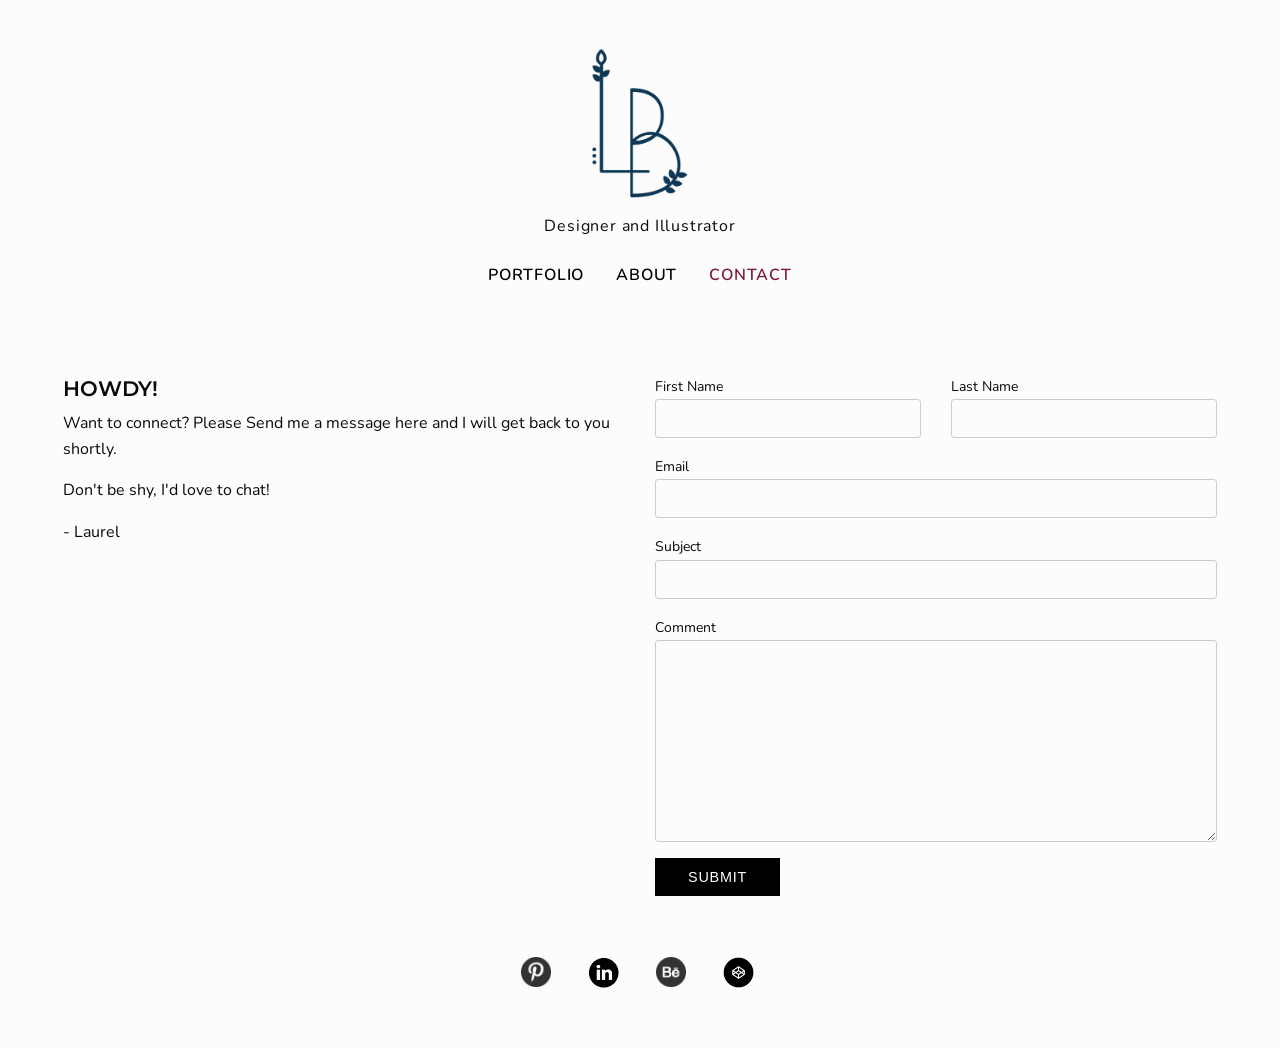
==== contact.html @ 24eb04af "added website files" ====
<!doctype html>
<html class="no-js" lang="en" dir="ltr">
<head>
  <meta charset="utf-8">
  <meta http-equiv="x-ua-compatible" content="ie=edge">
  <meta name="viewport" content="width=device-width, initial-scale=1.0">
  <title>Foundation for Sites</title>
  <link href="https://fonts.googleapis.com/css?family=Montserrat|Nunito" rel="stylesheet">
  <link rel="stylesheet" href="css/foundation.css">
  <link rel="stylesheet" href="css/app.css">
</head>
<body>

  <!-- Header Nav -->
  <div class="row">
    <div class="column">
      <div class="header-nav">
        <img src="img/logo.png" alt="" width="100">
        <p class="header-nav-subtitle">Designer and Illustrator</p>
        <div class="menu-centered">
          <ul class="menu">
            <li><a href="index.html" class="header-nav-link">Portfolio</a></li>
            <li><a href="about.html" class="header-nav-link">About</a></li>
            <li><a href="contact.html" class="header-nav-link is-active">Contact</a></li>
          </ul>
        </div>
      </div>
    </div>
  </div>

  <div class="content">
    <div class="row">
      <div class="small-12 medium-6 column">
        <h1>HOWDY!</h1>
        <p>Want to connect? Please Send me a message here and I will get back to you shortly.</p>
        <p>Don't be shy, I'd love to chat!</p>
        <p>- Laurel</p>
      </div>
      <div class="small-12 medium-6 column">
        <form>
          <div class="row">
            <div class="medium-6 column">
              <label for="first-name">First Name</label>
              <input type="text" id="first-name" class="contact-form-field">
            </div>
            <div class="medium-6 column">
              <label for="last-name">Last Name</label>
              <input type="text" id="last-name" class="contact-form-field">
            </div>
          </div>
          <div class="row column">
            <label for="email">Email</label>
            <input type="text" id="email" class="contact-form-field">
          </div>
          <div class="row column">
            <label for="subject">Subject</label>
            <input type="text" id="subject" class="contact-form-field">
          </div>
          <div class="row column">
            <label for="comment">Comment</label>
            <textarea name="comment" id="comment" cols="10" rows="10" class="contact-form-field"></textarea>
          </div>
          <input type="submit" value="Submit" class="button contact-submit">
        </form>
      </div>
    </div>
  </div>

  <!-- Footer -->
  <div class="row">
    <div class="column">
      <div class="menu-centered">
        <ul class="menu">
          <li><a href="#"><img src="img/pinterest.png" alt="" width="30"></a></li>
          <li><a href="#"><img src="img/linkedin.png" alt="" width="33"></a></li>
          <li><a href="#"><img src="img/behance.png" alt="" width="30"></a></li>
          <li><a href="#"><img src="img/codepen.png" alt="" width="33"></a></li>
        </ul>
      </div>
    </div>
  </div>

  <script src="js/vendor/jquery.js"></script>
  <script src="js/vendor/what-input.js"></script>
  <script src="js/vendor/foundation.js"></script>
  <script src="js/app.js"></script>
</body>
</html>
---- css/app.css ----
body {
  background-color: #FCFCFC;
  font-family: 'Nunito', sans-serif;
  margin: 3rem;
}

h1 {
  font-size: 1.3rem;
  font-family: "montserrat", Helvetica, Roboto, Arial, sans-serif;
  font-weight: 600;
}

.header-nav {
  text-align: center;
  margin-bottom: 3rem;
}

.header-nav img {
  margin-bottom: 1rem;
}

.header-nav-subtitle {
  font-size: 1rem;
  letter-spacing: .05rem;
}

.header-nav-link {
  text-transform: uppercase;
  font-weight: 600;
  color: #000;
  padding: 0px;
  letter-spacing: .05rem;
}

.header-nav-link:hover {
  color: #BB7676;
}

.is-active {
  color: #7b183e;
}

.content {
  margin: 2rem 0;
}

.about-pic {
  margin-bottom: 1rem;
}

.contact-form-field {
  border-radius: .2rem;
  border-color: #ccc;
  box-shadow: none;
  background-color: #FCFCFC;
}

.contact-form-field:focus {
  background-color: #fff;
  border-color: #ccc;
  box-shadow: none;
}

.contact-submit {
  padding: .7rem 2rem;
  background-color: #000;
  text-transform: uppercase;
  letter-spacing: .05rem;
}

.contact-submit:hover {
  background-color: #000;
  opacity: .8;
}
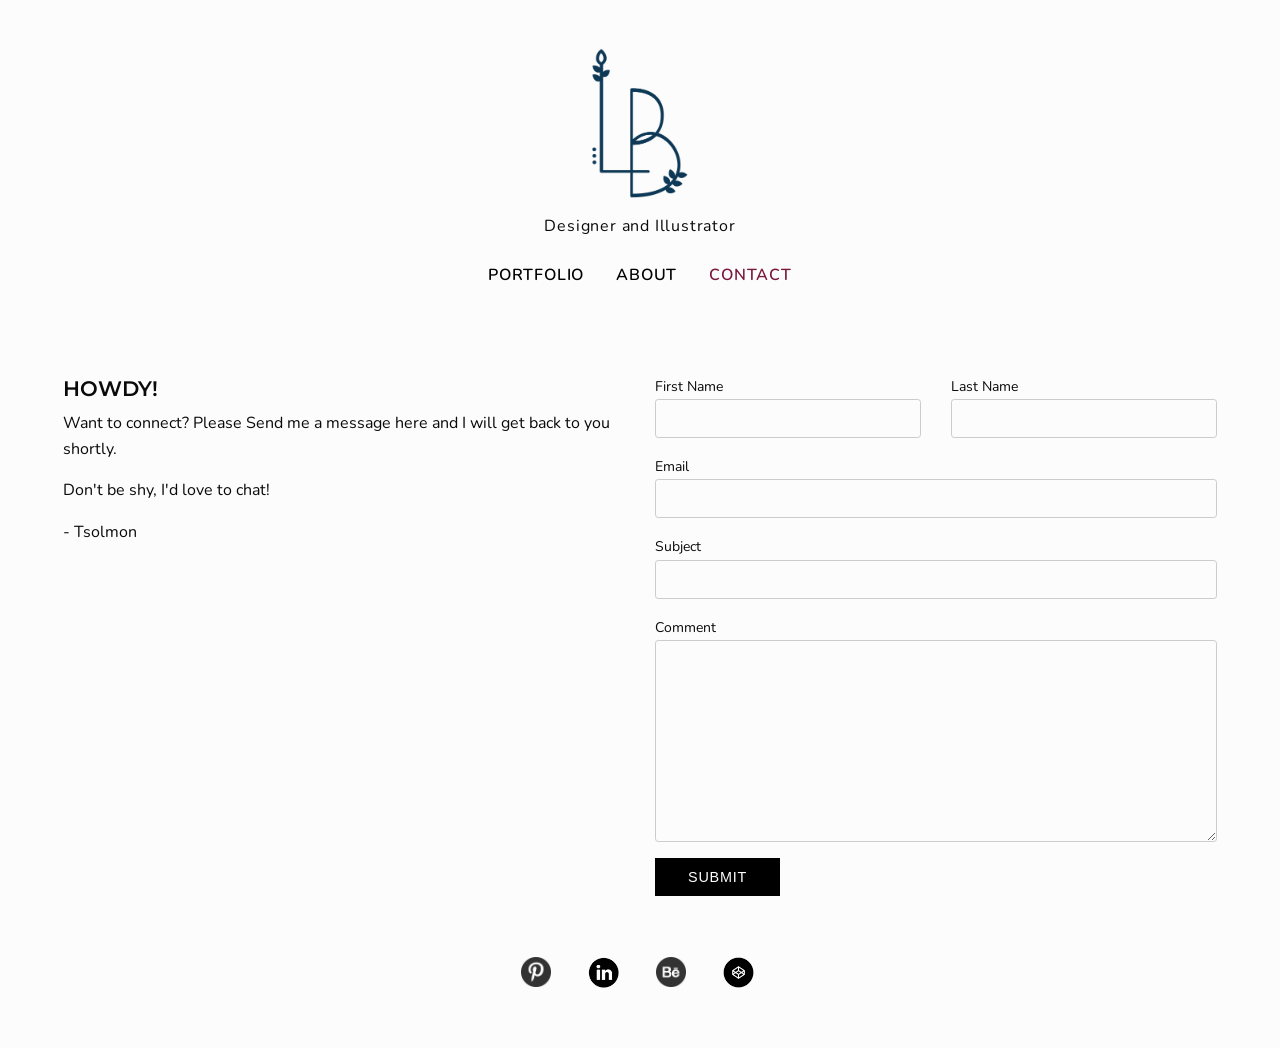
==== commit 4ba12c7c: "contact commit" ====
--- a/contact.html
+++ b/contact.html
@@ -34,7 +34,7 @@
         <h1>HOWDY!</h1>
         <p>Want to connect? Please Send me a message here and I will get back to you shortly.</p>
         <p>Don't be shy, I'd love to chat!</p>
-        <p>- Laurel</p>
+        <p>- Tsolmon</p>
       </div>
       <div class="small-12 medium-6 column">
         <form>
